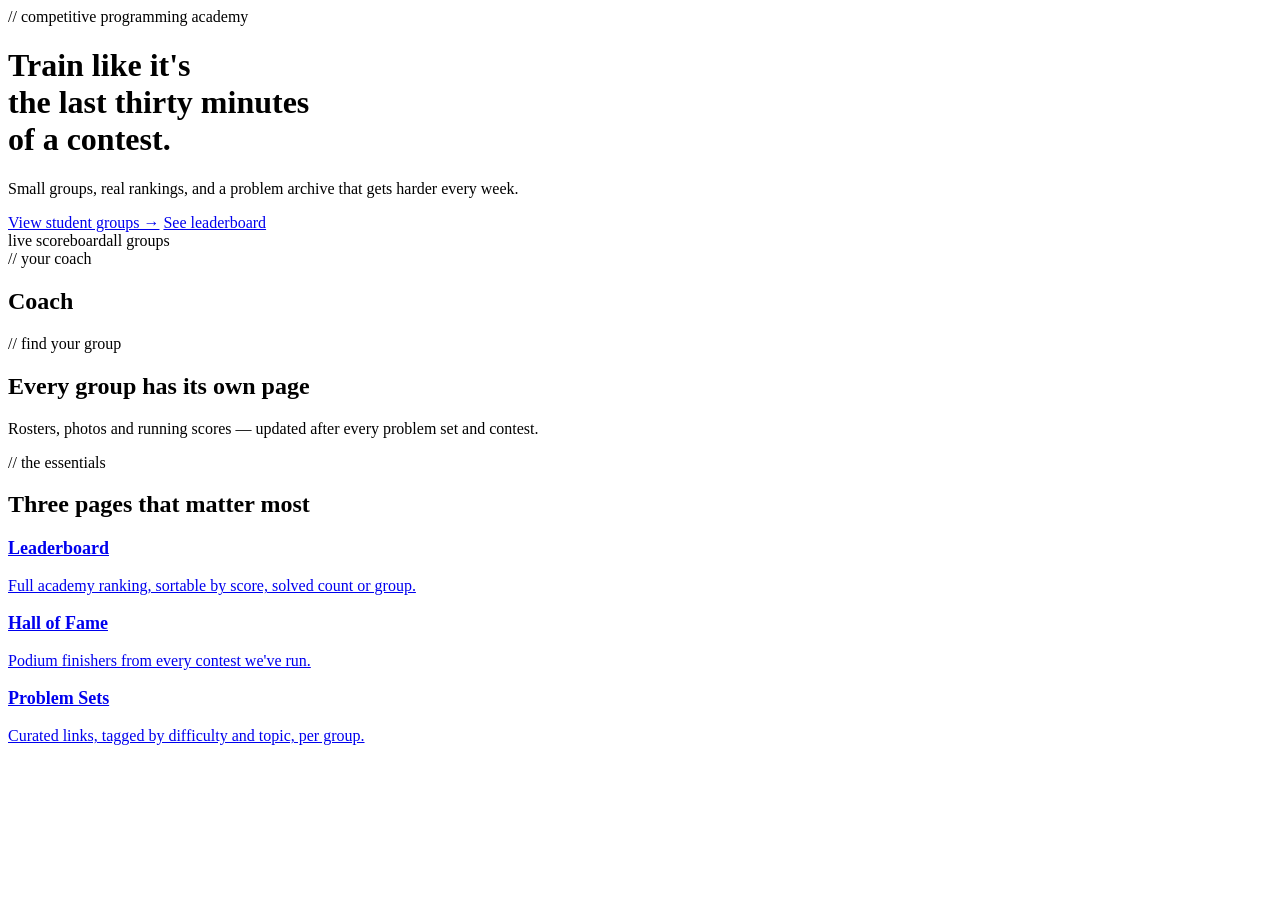
==== index.html @ 17ba9121 "Add files via upload" ====
<!DOCTYPE html>
<html lang="en">
<head>
<meta charset="UTF-8">
<meta name="viewport" content="width=device-width, initial-scale=1.0">
<title>ApexJudge Academy — Competitive Programming Coaching</title>
<meta name="description" content="A competitive programming academy: student rankings, hall of fame, and curated problem sets, coached to podium finishes.">
<link rel="stylesheet" href="assets/style.css">
</head>
<body>

<nav class="site-nav" id="site-nav"></nav>

<header class="hero">
  <div class="wrap hero-grid">
    <div>
      <span class="eyebrow">// competitive programming academy</span>
      <h1>Train like it's<br>the last thirty minutes<br>of a contest.</h1>
      <p class="lede" id="coach-lede">Small groups, real rankings, and a problem archive that gets harder every week.</p>
      <div class="hero-actions">
        <a href="groups.html" class="btn btn-primary">View student groups →</a>
        <a href="leaderboard.html" class="btn btn-ghost">See leaderboard</a>
      </div>
      <div class="stat-row" id="stat-row"></div>
    </div>

    <div class="ticker">
      <div class="ticker-head"><span><span class="ticker-dot"></span>live scoreboard</span><span>all groups</span></div>
      <div id="ticker-body"></div>
    </div>
  </div>
</header>

<section>
  <div class="wrap">
    <div class="section-head">
      <span class="eyebrow">// your coach</span>
      <h2 id="coach-name">Coach</h2>
    </div>
    <div class="grid" style="grid-template-columns:auto 1fr; align-items:start; gap:28px;">
      <div id="coach-avatar"></div>
      <div>
        <p id="coach-bio" style="max-width:60ch;"></p>
        <p class="mono" style="font-size:13px;" id="coach-title"></p>
      </div>
    </div>
  </div>
</section>

<section style="border-top:1px solid var(--line); background:var(--elevated);">
  <div class="wrap">
    <div class="section-head">
      <span class="eyebrow">// find your group</span>
      <h2>Every group has its own page</h2>
      <p>Rosters, photos and running scores — updated after every problem set and contest.</p>
    </div>
    <div class="grid grid-3" id="groups-preview"></div>
  </div>
</section>

<section>
  <div class="wrap">
    <div class="section-head">
      <span class="eyebrow">// the essentials</span>
      <h2>Three pages that matter most</h2>
    </div>
    <div class="grid grid-3">
      <a href="leaderboard.html" class="card">
        <h3 style="font-size:18px;">Leaderboard</h3>
        <p style="margin:0;">Full academy ranking, sortable by score, solved count or group.</p>
      </a>
      <a href="hall-of-fame.html" class="card">
        <h3 style="font-size:18px;">Hall of Fame</h3>
        <p style="margin:0;">Podium finishers from every contest we've run.</p>
      </a>
      <a href="problems.html" class="card">
        <h3 style="font-size:18px;">Problem Sets</h3>
        <p style="margin:0;">Curated links, tagged by difficulty and topic, per group.</p>
      </a>
    </div>
  </div>
</section>

<footer id="site-footer"></footer>

<script src="assets/config.js"></script>
<script src="assets/data.js"></script>
<script src="assets/app.js"></script>
<script>
(async function() {
  renderNav('index.html');
  renderFooter();
  const { data, cloudError } = await loadAppData();
  if (cloudError) console.warn('Cloud sync issue:', cloudError);

  // coach
  document.getElementById('coach-lede').textContent = data.coach.bio.length > 130
    ? data.coach.bio.slice(0, 130).trim() + '…'
    : data.coach.bio;
  document.getElementById('coach-name').textContent = data.coach.name;
  document.getElementById('coach-title').textContent = data.coach.title;
  document.getElementById('coach-bio').textContent = data.coach.bio;
  document.getElementById('coach-avatar').innerHTML = data.coach.photo
    ? `<img src="${data.coach.photo}" alt="${data.coach.name}" style="width:104px;height:104px;border-radius:14px;object-fit:cover;border:1px solid var(--line);">`
    : `<div style="width:104px;height:104px;border-radius:14px;background:var(--card);border:1px solid var(--line);display:flex;align-items:center;justify-content:center;font-family:'Space Grotesk',sans-serif;font-size:28px;font-weight:700;">${initials(data.coach.name)}</div>`;

  // stats
  const s = data.coach.stats || {};
  document.getElementById('stat-row').innerHTML = `
    <div class="stat"><b>${data.students.length}</b><span>active students</span></div>
    <div class="stat"><b>${s.years ?? '—'}</b><span>years coaching</span></div>
    <div class="stat"><b>${data.contests.length}</b><span>contests run</span></div>
  `;

  // ticker: top 5 by score
  const topStudents = [...data.students].sort((a,b) => b.score - a.score).slice(0,5);
  document.getElementById('ticker-body').innerHTML = topStudents.map((st, i) => `
    <div class="ticker-row">
      <span class="ticker-rank">${String(i+1).padStart(2,'0')}</span>
      ${avatarHtml(st.name, st.photo, st.score, 'avatar')}
      <span class="ticker-name">${st.name}</span>
      <span class="ticker-score" style="color:${tierFor(st.score).color}">${st.score}</span>
    </div>
  `).join('') || '<div class="ticker-row">No students yet — add some from Admin.</div>';

  // groups preview
  document.getElementById('groups-preview').innerHTML = data.groups.map(g => {
    const count = data.students.filter(s => s.groupId === g.id).length;
    return `
      <a href="group.html?id=${g.id}" class="card group-card">
        <span class="count">${count} student${count===1?'':'s'}</span>
        <h3>${g.name}</h3>
        <p style="margin:0;">${g.description}</p>
      </a>`;
  }).join('');
})();
</script>
</body>
</html>
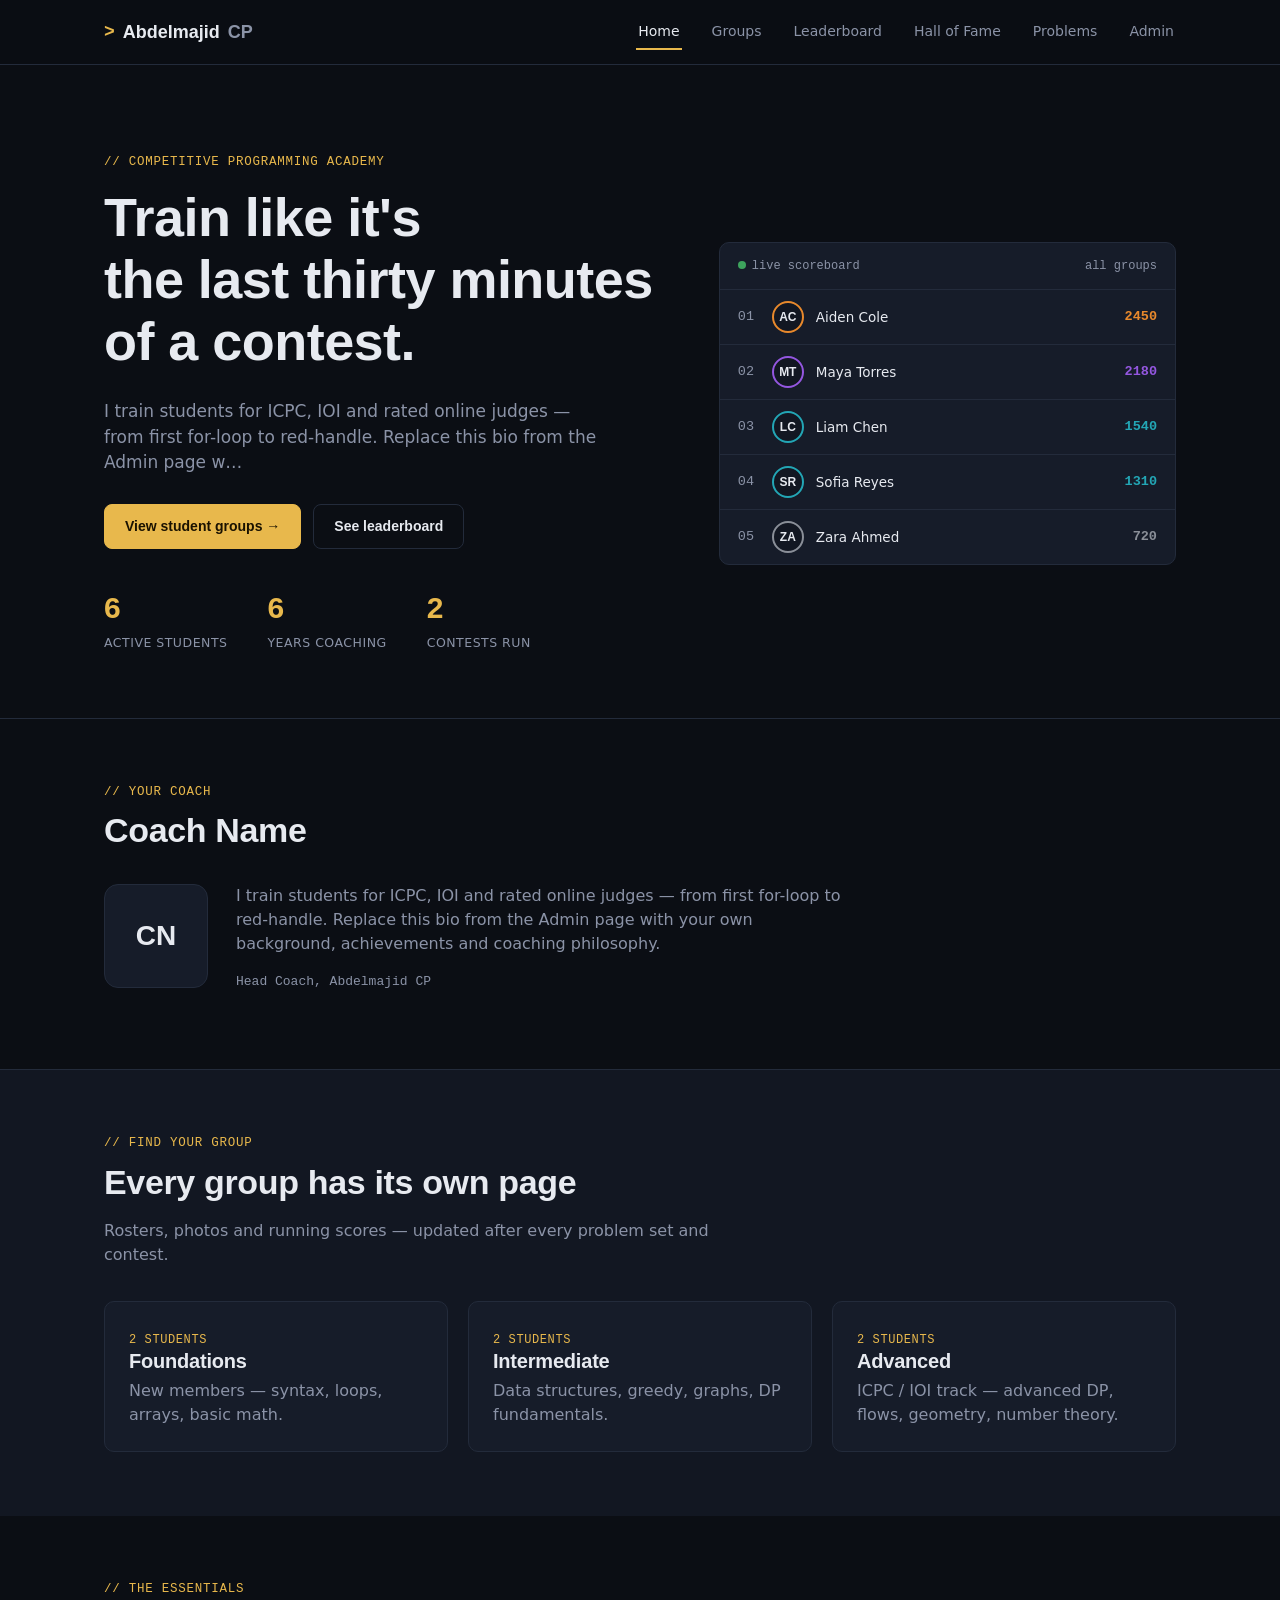
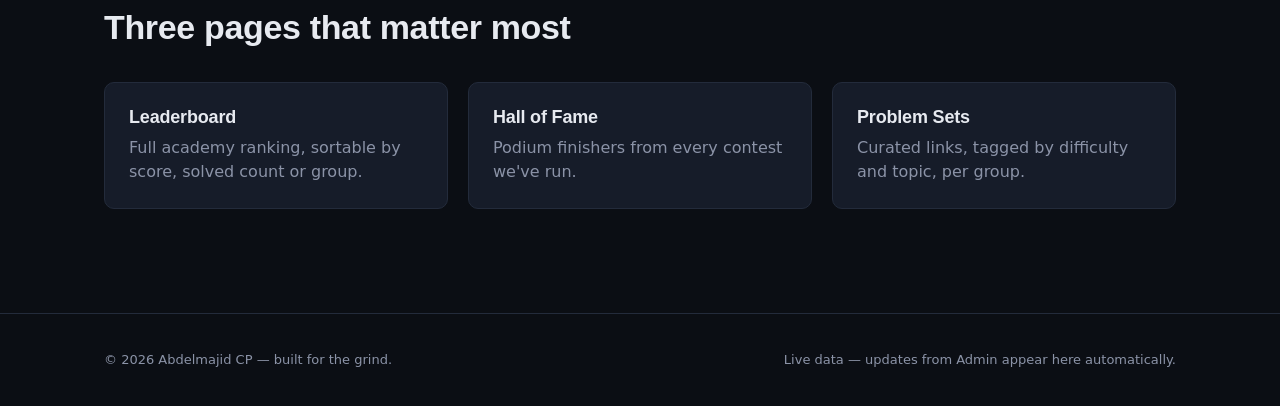
==== commit c6554e35: "Add files via upload" ====
--- a/index.html
+++ b/index.html
@@ -3,7 +3,7 @@
 <head>
 <meta charset="UTF-8">
 <meta name="viewport" content="width=device-width, initial-scale=1.0">
-<title>ApexJudge Academy — Competitive Programming Coaching</title>
+<title>Abdelmajid CP — Competitive Programming Coaching</title>
 <meta name="description" content="A competitive programming academy: student rankings, hall of fame, and curated problem sets, coached to podium finishes.">
 <link rel="stylesheet" href="assets/style.css">
 </head>
--- a/assets/style.css
+++ b/assets/style.css
@@ -0,0 +1,304 @@
+/* ============================================================
+   ApexJudge Academy — shared styles
+   Design tokens:
+   Color   #0B0E14 ink / #121722 elevated / #161C29 card /
+           #232B3B line / #E7EAF0 text / #8B93A7 dim /
+           #E8B84C gold (hall of fame) / #E1483D crimson (cta)
+           Tiers: #8A8F98 #3DA35D #23A6B5 #3B6FD6 #9457E0 #E8892C #E1483D
+   Type    Display: 'Space Grotesk'  Body: 'Inter'  Data: 'JetBrains Mono'
+   ============================================================ */
+
+@import url('https://fonts.googleapis.com/css2?family=Space+Grotesk:wght@500;600;700&family=Inter:wght@400;500;600&family=JetBrains+Mono:wght@400;500;700&display=swap');
+
+:root{
+  --ink:#0B0E14;
+  --elevated:#121722;
+  --card:#161C29;
+  --line:#232B3B;
+  --text:#E7EAF0;
+  --dim:#8B93A7;
+  --gold:#E8B84C;
+  --crimson:#E1483D;
+  --radius:10px;
+}
+
+*{box-sizing:border-box;}
+html{scroll-behavior:smooth;}
+body{
+  margin:0;
+  background:var(--ink);
+  color:var(--text);
+  font-family:'Inter',system-ui,sans-serif;
+  line-height:1.5;
+  -webkit-font-smoothing:antialiased;
+}
+h1,h2,h3,h4{
+  font-family:'Space Grotesk',sans-serif;
+  font-weight:600;
+  line-height:1.15;
+  margin:0 0 .5em;
+  letter-spacing:-0.01em;
+}
+.mono{font-family:'JetBrains Mono',monospace;}
+a{color:inherit;text-decoration:none;}
+img{max-width:100%;display:block;}
+p{color:var(--dim);margin:0 0 1em;}
+
+.wrap{max-width:1120px;margin:0 auto;padding:0 24px;}
+
+/* focus visibility */
+a:focus-visible, button:focus-visible, input:focus-visible, textarea:focus-visible, select:focus-visible{
+  outline:2px solid var(--gold);
+  outline-offset:2px;
+}
+@media (prefers-reduced-motion: reduce){
+  *{animation-duration:0.001ms !important; transition-duration:0.001ms !important;}
+}
+
+/* ---------- nav ---------- */
+.site-nav{
+  position:sticky; top:0; z-index:50;
+  background:rgba(11,14,20,.88);
+  backdrop-filter:blur(10px);
+  border-bottom:1px solid var(--line);
+}
+.site-nav .wrap{
+  display:flex; align-items:center; justify-content:space-between;
+  height:64px;
+}
+.brand{
+  display:flex; align-items:center; gap:8px;
+  font-family:'Space Grotesk',sans-serif; font-weight:700; font-size:18px;
+}
+.brand .prompt{color:var(--gold); font-family:'JetBrains Mono',monospace;}
+.nav-links{display:flex; gap:28px; align-items:center;}
+.nav-links a{
+  font-size:14px; color:var(--dim); font-weight:500;
+  padding:6px 2px; border-bottom:2px solid transparent;
+  transition:color .15s, border-color .15s;
+}
+.nav-links a:hover, .nav-links a.active{color:var(--text); border-color:var(--gold);}
+.nav-toggle{display:none;}
+
+@media (max-width:760px){
+  .nav-links{
+    position:fixed; top:64px; left:0; right:0; bottom:0;
+    background:var(--ink); flex-direction:column; align-items:flex-start;
+    padding:24px; gap:18px; transform:translateX(100%);
+    transition:transform .2s ease; border-top:1px solid var(--line);
+  }
+  .nav-links.open{transform:translateX(0);}
+  .nav-toggle{
+    display:block; background:none; border:1px solid var(--line); color:var(--text);
+    width:38px; height:38px; border-radius:8px; font-size:18px; cursor:pointer;
+  }
+}
+
+/* ---------- buttons ---------- */
+.btn{
+  display:inline-flex; align-items:center; gap:8px;
+  padding:11px 20px; border-radius:8px; font-weight:600; font-size:14px;
+  border:1px solid var(--line); cursor:pointer; font-family:'Inter',sans-serif;
+  transition:transform .12s ease, border-color .12s ease, background .12s ease;
+}
+.btn:hover{transform:translateY(-1px);}
+.btn-primary{background:var(--gold); color:#1A1200; border-color:var(--gold);}
+.btn-primary:hover{background:#f0c563;}
+.btn-ghost{background:transparent; color:var(--text);}
+.btn-ghost:hover{border-color:var(--dim);}
+.btn-danger{background:transparent; color:var(--crimson); border-color:#4a2320;}
+.btn-sm{padding:7px 12px; font-size:12.5px;}
+
+/* ---------- hero ---------- */
+.hero{
+  padding:88px 0 64px; position:relative; overflow:hidden;
+  border-bottom:1px solid var(--line);
+}
+.hero-grid{
+  display:grid; grid-template-columns:1.1fr .9fr; gap:56px; align-items:center;
+}
+@media (max-width:900px){.hero-grid{grid-template-columns:1fr;}}
+.eyebrow{
+  font-family:'JetBrains Mono',monospace; font-size:12.5px; color:var(--gold);
+  letter-spacing:.06em; text-transform:uppercase; margin-bottom:14px; display:block;
+}
+.hero h1{font-size:clamp(34px,5vw,54px);}
+.hero .lede{font-size:17px; max-width:46ch;}
+.hero-actions{display:flex; gap:12px; margin-top:28px; flex-wrap:wrap;}
+
+/* live scoreboard ticker on homepage */
+.ticker{
+  background:var(--card); border:1px solid var(--line); border-radius:var(--radius);
+  overflow:hidden;
+}
+.ticker-head{
+  display:flex; align-items:center; justify-content:space-between;
+  padding:14px 18px; border-bottom:1px solid var(--line);
+  font-family:'JetBrains Mono',monospace; font-size:12px; color:var(--dim);
+}
+.ticker-dot{width:8px; height:8px; border-radius:50%; background:#3DA35D; display:inline-block; margin-right:6px; animation:pulse 1.8s infinite;}
+@keyframes pulse{0%,100%{opacity:1;}50%{opacity:.35;}}
+.ticker-row{
+  display:flex; align-items:center; gap:12px; padding:11px 18px;
+  border-bottom:1px solid var(--line); font-size:13.5px;
+}
+.ticker-row:last-child{border-bottom:none;}
+.ticker-rank{font-family:'JetBrains Mono',monospace; color:var(--dim); width:22px;}
+.avatar{
+  width:32px; height:32px; border-radius:50%; flex-shrink:0;
+  display:flex; align-items:center; justify-content:center;
+  font-family:'Space Grotesk',sans-serif; font-weight:600; font-size:12px;
+  background:var(--elevated); color:var(--text); object-fit:cover;
+  border:2px solid var(--tier-color, var(--line));
+}
+.ticker-name{flex:1; font-weight:500;}
+.ticker-score{font-family:'JetBrains Mono',monospace; font-weight:700;}
+
+/* ---------- sections ---------- */
+section{padding:64px 0;}
+.section-head{margin-bottom:34px; max-width:640px;}
+.section-head .eyebrow{margin-bottom:10px;}
+.section-head h2{font-size:clamp(26px,3.4vw,34px);}
+
+/* stat row */
+.stat-row{display:flex; gap:40px; flex-wrap:wrap; margin-top:36px;}
+.stat b{display:block; font-family:'Space Grotesk',sans-serif; font-size:30px; color:var(--gold);}
+.stat span{font-size:12.5px; color:var(--dim); text-transform:uppercase; letter-spacing:.04em;}
+
+/* ---------- cards / grids ---------- */
+.grid{display:grid; gap:20px;}
+.grid-3{grid-template-columns:repeat(3,1fr);}
+.grid-2{grid-template-columns:repeat(2,1fr);}
+@media (max-width:860px){.grid-3{grid-template-columns:repeat(2,1fr);} .grid-2{grid-template-columns:1fr;}}
+@media (max-width:600px){.grid-3{grid-template-columns:1fr;}}
+
+.card{
+  background:var(--card); border:1px solid var(--line); border-radius:var(--radius);
+  padding:24px; transition:border-color .15s, transform .15s;
+}
+.card:hover{border-color:#33405a; transform:translateY(-2px);}
+.group-card h3{font-size:20px; margin-bottom:6px;}
+.group-card .count{font-family:'JetBrains Mono',monospace; font-size:12px; color:var(--gold); text-transform:uppercase; letter-spacing:.05em;}
+.avatar-stack{display:flex; margin:14px 0;}
+.avatar-stack .avatar{margin-left:-10px; border-width:2px;}
+.avatar-stack .avatar:first-child{margin-left:0;}
+
+/* student card */
+.student-card{
+  background:var(--card); border:1px solid var(--line); border-radius:var(--radius);
+  padding:20px; text-align:left;
+}
+.student-top{display:flex; align-items:center; gap:14px; margin-bottom:14px;}
+.student-avatar{
+  width:56px; height:56px; border-radius:50%; object-fit:cover; flex-shrink:0;
+  border:3px solid var(--tier-color, var(--line));
+  display:flex; align-items:center; justify-content:center;
+  background:var(--elevated); font-family:'Space Grotesk',sans-serif; font-weight:700; font-size:16px;
+}
+.student-name{font-weight:600; font-size:16px;}
+.student-handle{font-family:'JetBrains Mono',monospace; font-size:12px; color:var(--dim);}
+.tier-pill{
+  display:inline-flex; align-items:center; gap:6px; margin-top:6px;
+  font-size:11.5px; font-family:'JetBrains Mono',monospace; padding:2px 8px 2px 6px;
+  border-radius:20px; background:var(--elevated); color:var(--tier-color);
+  border:1px solid var(--tier-color);
+}
+.tier-pill::before{content:''; width:6px; height:6px; border-radius:50%; background:var(--tier-color);}
+.student-stats{display:flex; justify-content:space-between; border-top:1px solid var(--line); padding-top:12px;}
+.student-stats div{text-align:center; flex:1;}
+.student-stats b{display:block; font-family:'JetBrains Mono',monospace; font-size:18px;}
+.student-stats span{font-size:10.5px; color:var(--dim); text-transform:uppercase; letter-spacing:.04em;}
+
+/* leaderboard table */
+.board{width:100%; border-collapse:collapse;}
+.board th{
+  text-align:left; font-size:11.5px; text-transform:uppercase; letter-spacing:.05em;
+  color:var(--dim); padding:10px 14px; border-bottom:1px solid var(--line); font-weight:600;
+}
+.board td{padding:13px 14px; border-bottom:1px solid var(--line); font-size:14.5px; vertical-align:middle;}
+.board tr:hover td{background:var(--elevated);}
+.rank-cell{font-family:'JetBrains Mono',monospace; color:var(--dim); width:50px;}
+.rank-cell.top1{color:var(--gold); font-weight:700;}
+.rank-cell.top2{color:#C9CDD6; font-weight:700;}
+.rank-cell.top3{color:#D08A50; font-weight:700;}
+.name-cell{display:flex; align-items:center; gap:10px;}
+.score-cell{font-family:'JetBrains Mono',monospace; font-weight:700; text-align:right;}
+
+.table-wrap{overflow-x:auto; border:1px solid var(--line); border-radius:var(--radius); background:var(--card);}
+
+/* filter bar */
+.filter-bar{display:flex; gap:10px; flex-wrap:wrap; margin-bottom:24px;}
+.chip{
+  font-family:'JetBrains Mono',monospace; font-size:12.5px; padding:7px 14px; border-radius:20px;
+  border:1px solid var(--line); color:var(--dim); cursor:pointer; background:transparent;
+}
+.chip.active{background:var(--gold); color:#1A1200; border-color:var(--gold); font-weight:700;}
+
+/* hall of fame podium */
+.podium{display:grid; grid-template-columns:1fr 1fr 1fr; gap:16px; align-items:end; margin-bottom:8px;}
+@media (max-width:640px){.podium{grid-template-columns:1fr;}}
+.podium-card{
+  background:var(--card); border:1px solid var(--line); border-radius:var(--radius);
+  padding:22px 18px; text-align:center;
+}
+.podium-card.p1{border-color:var(--gold); order:2; padding-top:34px;}
+.podium-card.p2{order:1;}
+.podium-card.p3{order:3;}
+@media (max-width:640px){.podium-card.p1,.podium-card.p2,.podium-card.p3{order:0;}}
+.podium-rank{font-family:'JetBrains Mono',monospace; font-size:12px; color:var(--dim); margin-bottom:10px;}
+.podium-card.p1 .podium-rank{color:var(--gold);}
+.podium-avatar{width:64px; height:64px; border-radius:50%; margin:0 auto 12px; object-fit:cover;
+  border:3px solid var(--tier-color, var(--line)); display:flex; align-items:center; justify-content:center;
+  background:var(--elevated); font-family:'Space Grotesk',sans-serif; font-weight:700;}
+.contest-block{margin-bottom:52px;}
+.contest-block h3{font-size:20px;}
+.contest-date{font-family:'JetBrains Mono',monospace; font-size:12.5px; color:var(--dim); margin-bottom:20px; display:block;}
+
+/* problems table */
+.diff{font-family:'JetBrains Mono',monospace; font-size:11.5px; padding:3px 9px; border-radius:5px; font-weight:700;}
+.diff-Easy{color:#3DA35D; background:rgba(61,163,93,.12);}
+.diff-Medium{color:#E8892C; background:rgba(232,137,44,.12);}
+.diff-Hard{color:#E1483D; background:rgba(225,72,61,.12);}
+
+/* forms (admin) */
+.form-grid{display:grid; grid-template-columns:1fr 1fr; gap:14px;}
+@media (max-width:640px){.form-grid{grid-template-columns:1fr;}}
+label{font-size:12.5px; color:var(--dim); display:block; margin-bottom:5px; font-weight:500;}
+input, select, textarea{
+  width:100%; background:var(--elevated); border:1px solid var(--line); color:var(--text);
+  padding:10px 12px; border-radius:7px; font-family:'Inter',sans-serif; font-size:14px;
+}
+textarea{resize:vertical; min-height:80px;}
+.field{margin-bottom:16px;}
+.admin-panel{background:var(--card); border:1px solid var(--line); border-radius:var(--radius); padding:26px; margin-bottom:24px;}
+.admin-panel h3{font-size:16px; margin-bottom:18px; padding-bottom:14px; border-bottom:1px solid var(--line);}
+.row-actions{display:flex; gap:8px; align-items:center;}
+.admin-list-row{
+  display:flex; align-items:center; justify-content:space-between; gap:12px;
+  padding:12px 0; border-bottom:1px solid var(--line); font-size:14px;
+}
+.admin-list-row:last-child{border-bottom:none;}
+.lock-screen{
+  min-height:60vh; display:flex; flex-direction:column; align-items:center; justify-content:center; text-align:center; gap:16px;
+}
+.lock-screen input{max-width:260px;}
+.toast{
+  position:fixed; bottom:24px; right:24px; background:var(--card); border:1px solid var(--gold);
+  padding:12px 18px; border-radius:8px; font-size:13.5px; z-index:100; box-shadow:0 8px 24px rgba(0,0,0,.4);
+  opacity:0; transform:translateY(8px); transition:opacity .2s, transform .2s; pointer-events:none;
+}
+.toast.show{opacity:1; transform:translateY(0);}
+
+/* footer */
+footer{border-top:1px solid var(--line); padding:36px 0; margin-top:40px;}
+footer .wrap{display:flex; justify-content:space-between; flex-wrap:wrap; gap:14px; font-size:13px; color:var(--dim);}
+
+/* empty state */
+.empty{
+  text-align:center; padding:48px 20px; color:var(--dim); border:1px dashed var(--line); border-radius:var(--radius);
+  font-size:14px;
+}
+
+.page-header{padding:56px 0 20px; border-bottom:1px solid var(--line);}
+.breadcrumb{font-family:'JetBrains Mono',monospace; font-size:12.5px; color:var(--dim); margin-bottom:12px;}
+.breadcrumb a:hover{color:var(--gold);}
